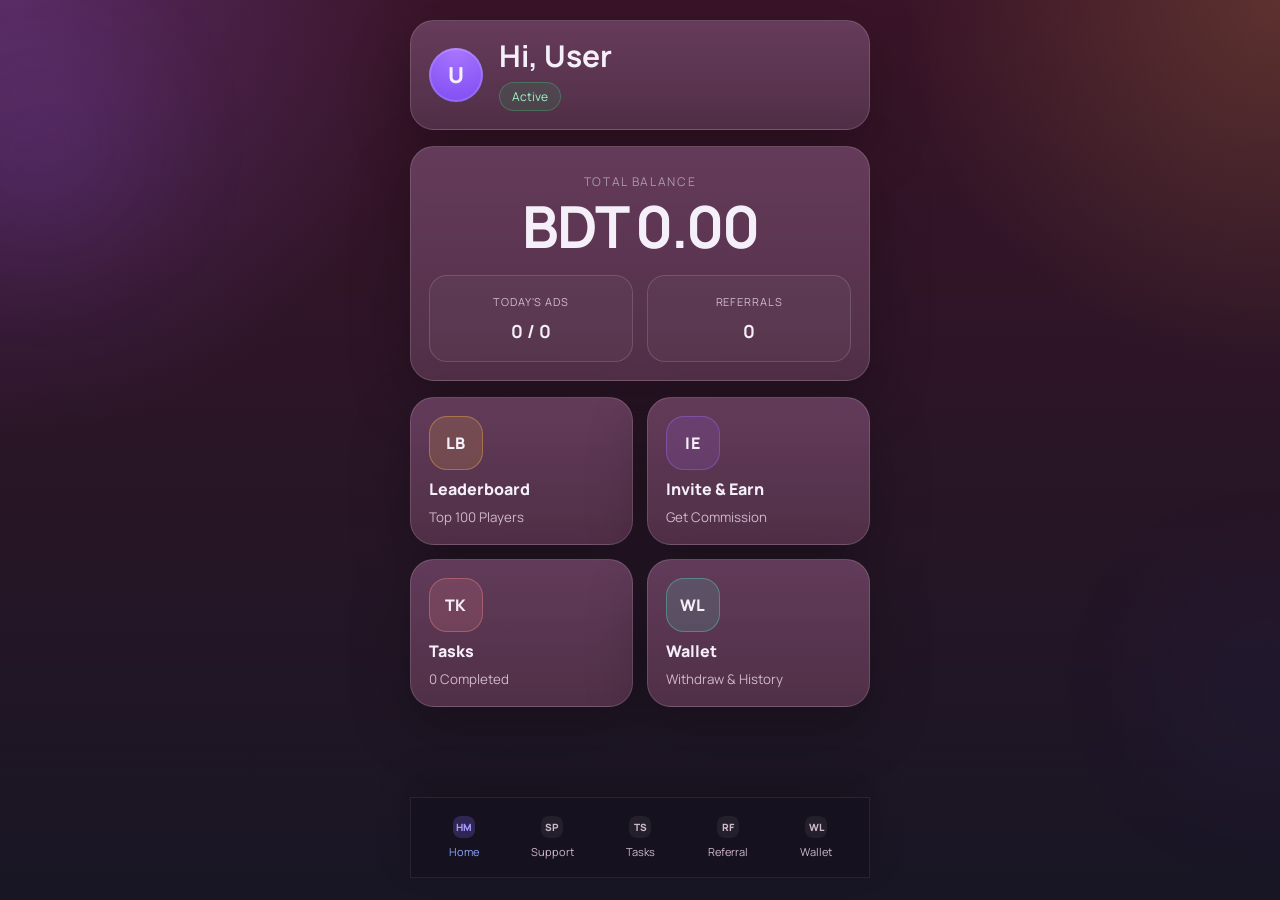
==== webapp/index.html @ 58de3b4f "Initial bot and mini app setup" ====
<!DOCTYPE html>
<html lang="en">
<head>
  <meta charset="UTF-8">
  <meta name="viewport" content="width=device-width, initial-scale=1.0, viewport-fit=cover">
  <title>Daily Rich Mini App</title>
  <link rel="preconnect" href="https://fonts.googleapis.com">
  <link rel="preconnect" href="https://fonts.gstatic.com" crossorigin>
  <link href="https://fonts.googleapis.com/css2?family=Manrope:wght@400;500;700;800&display=swap" rel="stylesheet">
  <link rel="stylesheet" href="styles.css">
  <script src="https://telegram.org/js/telegram-web-app.js"></script>
</head>
<body>
  <div class="app-shell">
    <div class="backdrop backdrop-a"></div>
    <div class="backdrop backdrop-b"></div>

    <main class="screen-stack">
      <section class="screen is-active" data-screen="home">
        <header class="hero-card">
          <div class="profile-chip">
            <div class="avatar" id="avatarInitial">D</div>
            <div>
              <h1 id="displayName">Hi, User</h1>
              <span class="status-pill" id="statusPill">Active</span>
            </div>
          </div>
        </header>

        <section class="balance-card">
          <p class="section-kicker">Total Balance</p>
          <h2 class="balance-value" id="balanceValue">BDT 0.00</h2>
          <div class="stats-grid">
            <article class="stat-box">
              <p>Today's Ads</p>
              <strong id="adsToday">0 / 0</strong>
            </article>
            <article class="stat-box">
              <p>Referrals</p>
              <strong id="referralsCount">0</strong>
            </article>
          </div>
        </section>

        <section class="action-grid home-grid">
          <button class="feature-card accent-gold" data-action="leaderboard" data-target="home" type="button">
            <span class="feature-icon">LB</span>
            <strong>Leaderboard</strong>
            <small>Top 100 Players</small>
          </button>
          <button class="feature-card accent-violet" data-action="referral" data-target="referral" type="button">
            <span class="feature-icon">IE</span>
            <strong>Invite &amp; Earn</strong>
            <small>Get Commission</small>
          </button>
          <button class="feature-card accent-coral" data-action="tasks" data-target="tasks" type="button">
            <span class="feature-icon">TK</span>
            <strong>Tasks</strong>
            <small><span id="homeTasksCompleted">0</span> Completed</small>
          </button>
          <button class="feature-card accent-mint" data-action="wallet" data-target="wallet" type="button">
            <span class="feature-icon">WL</span>
            <strong>Wallet</strong>
            <small>Withdraw &amp; History</small>
          </button>
        </section>
      </section>

      <section class="screen" data-screen="tasks">
        <section class="compact-card mini-balance">
          <div class="mini-balance-row">
            <div class="mini-avatar" id="miniAvatarInitial">D</div>
            <div>
              <p class="micro-label">Total Balance</p>
              <strong class="mini-balance-value" id="tasksBalanceValue">0.00 BDT</strong>
            </div>
          </div>
        </section>

        <section class="compact-card goals-card">
          <div class="row-between">
            <h2 class="panel-title">Daily Goals</h2>
            <span class="goals-counter" id="goalsCounter">0 / 0</span>
          </div>
          <div class="slim-progress">
            <div class="slim-progress-fill" id="goalProgressFill"></div>
          </div>
          <p class="helper-text" id="goalHelperText">You have 0 tasks remaining today</p>
        </section>

        <section class="task-list" id="taskListContainer"></section>
      </section>

      <section class="screen" data-screen="referral">
        <header class="page-header center-header">
          <h2>Invite Friends</h2>
          <p>Earn 100.00 BDT for every referral</p>
        </header>

        <section class="stats-grid referral-top-grid">
          <article class="stat-box stat-box-strong accent-violet-box">
            <p>Total Referrals</p>
            <strong id="referralTotal">0</strong>
          </article>
          <article class="stat-box stat-box-strong accent-mint-box">
            <p>Total Earnings</p>
            <strong id="referralEarnings">0.00 BDT</strong>
          </article>
        </section>

        <section class="list-card referral-card">
          <h3>Refer a friend and earn</h3>
          <div class="referral-banner">Share your referral link and invite your friends!<br>Earn 100.00 BDT for every referral</div>
          <div class="referral-link-box">
            <input id="referralLinkInput" class="referral-link-input" type="text" readonly title="Referral link" aria-label="Referral link" placeholder="Referral link">
            <button class="copy-button" id="copyReferralButton" type="button">Copy</button>
          </div>
          <button class="share-button" id="shareReferralButton" type="button">Share to Telegram</button>
        </section>

        <section class="list-card empty-card">
          <div class="list-header">
            <h3>My Referrals</h3>
            <span class="muted-note" id="friendCountNote">0 Friends</span>
          </div>
          <div id="referralListContainer"></div>
        </section>
      </section>

      <section class="screen" data-screen="wallet">
        <header class="page-header center-header wallet-header">
          <h2>Wallet &amp; History</h2>
          <p>Manage your earnings</p>
        </header>

        <section class="balance-card wallet-balance-card">
          <p class="section-kicker">Current Balance</p>
          <h2 class="balance-value wallet-value" id="walletBalanceValue">0.00 BDT</h2>
        </section>

        <button class="withdraw-button" id="withdrawButton" type="button">Request Withdrawal</button>

        <section class="list-card empty-card wallet-history-card">
          <div class="list-header">
            <h3>Withdrawal History</h3>
            <span class="muted-note">Last 20</span>
          </div>
          <div id="withdrawalHistoryContainer"></div>
        </section>
      </section>

      <section class="screen" data-screen="support">
        <header class="page-header center-header support-header">
          <h2>Support Center</h2>
          <p>We are here to help you</p>
        </header>

        <section class="list-card support-video-card">
          <div class="support-video-top">
            <div>
              <h3>How it works?</h3>
              <p>Watch the tutorial video</p>
            </div>
          </div>
          <button class="video-thumb" id="tutorialButton" type="button">
            <span class="video-play">PLAY</span>
            <span class="video-caption">Daily Rich tutorial</span>
          </button>
        </section>

        <section class="contact-section">
          <div class="section-heading-line"></div>
          <h3>Contact Us</h3>
        </section>

        <section class="contact-grid">
          <button class="contact-card accent-violet-box" data-action="telegram-support" type="button">
            <span class="contact-icon">TG</span>
            <strong>Telegram</strong>
            <small>Direct Message</small>
          </button>
          <button class="contact-card accent-violet-soft" data-action="email-support" type="button">
            <span class="contact-icon">EM</span>
            <strong>Email</strong>
            <small>Send Inquiry</small>
          </button>
          <button class="contact-card accent-gold-box" data-action="faq" type="button">
            <span class="contact-icon">FAQ</span>
            <strong>FAQ</strong>
            <small>Common Questions</small>
          </button>
          <button class="contact-card accent-mint-box" data-action="live-chat" type="button">
            <span class="contact-icon">LC</span>
            <strong>Live Chat</strong>
            <small>Instant Help</small>
          </button>
        </section>
      </section>
    </main>

    <nav class="bottom-nav">
      <button class="nav-item active" data-target="home" type="button"><span class="nav-icon">HM</span><span>Home</span></button>
      <button class="nav-item" data-target="support" type="button"><span class="nav-icon">SP</span><span>Support</span></button>
      <button class="nav-item" data-target="tasks" type="button"><span class="nav-icon">TS</span><span>Tasks</span></button>
      <button class="nav-item" data-target="referral" type="button"><span class="nav-icon">RF</span><span>Referral</span></button>
      <button class="nav-item" data-target="wallet" type="button"><span class="nav-icon">WL</span><span>Wallet</span></button>
    </nav>
  </div>

  <script src="app.js"></script>
</body>
</html>
---- webapp/styles.css ----
:root {
  color-scheme: dark;
  --bg-top: #3a1428;
  --bg-bottom: #181624;
  --panel: rgba(108, 67, 95, 0.76);
  --panel-soft: rgba(94, 58, 84, 0.68);
  --panel-dark: rgba(59, 39, 55, 0.92);
  --text: #f4eff8;
  --muted: #d0b9cb;
  --muted-soft: #ad98aa;
  --line: rgba(255, 255, 255, 0.14);
  --line-strong: rgba(255, 255, 255, 0.22);
  --gold: #f0b53f;
  --violet: #9950ff;
  --violet-soft: #8a63ff;
  --mint: #27c565;
  --mint-soft: #5fe1b2;
  --blue: #4d8dff;
  --coral: #ff8d62;
  --shadow: 0 20px 60px rgba(0, 0, 0, 0.26);
}

* {
  box-sizing: border-box;
}

html,
body {
  margin: 0;
  min-height: 100%;
  font-family: "Manrope", sans-serif;
  background:
    radial-gradient(circle at top left, rgba(171, 104, 255, 0.28), transparent 28%),
    radial-gradient(circle at top right, rgba(255, 184, 77, 0.18), transparent 24%),
    linear-gradient(180deg, var(--bg-top), var(--bg-bottom));
  color: var(--text);
}

body {
  padding: 20px 14px 22px;
}

button {
  font: inherit;
  cursor: pointer;
}

.app-shell {
  position: relative;
  max-width: 460px;
  margin: 0 auto;
  display: flex;
  flex-direction: column;
  gap: 14px;
  min-height: calc(100vh - 42px);
}

.backdrop {
  position: fixed;
  border-radius: 999px;
  filter: blur(60px);
  opacity: 0.35;
  pointer-events: none;
}

.backdrop-a {
  width: 220px;
  height: 220px;
  top: 34px;
  left: -70px;
  background: rgba(150, 92, 255, 0.3);
}

.backdrop-b {
  width: 250px;
  height: 250px;
  right: -110px;
  bottom: 90px;
  background: rgba(73, 95, 255, 0.12);
}

.screen-stack {
  flex: 1;
}

.screen {
  display: none;
  animation: screenIn 220ms ease;
  gap: 16px;
}

.screen.is-active {
  display: grid;
}

@keyframes screenIn {
  from {
    opacity: 0;
    transform: translateY(10px);
  }

  to {
    opacity: 1;
    transform: translateY(0);
  }
}

.hero-card,
.balance-card,
.list-card,
.feature-card,
.compact-card,
.task-card,
.contact-card {
  border: 1px solid var(--line);
  background: linear-gradient(180deg, rgba(112, 68, 102, 0.82), rgba(84, 50, 74, 0.92));
  box-shadow: var(--shadow);
}

.hero-card,
.balance-card,
.list-card,
.compact-card,
.task-card {
  border-radius: 24px;
  padding: 18px;
}

.hero-card {
  display: flex;
  align-items: center;
}

.profile-chip {
  display: flex;
  align-items: center;
  gap: 16px;
}

.avatar {
  width: 54px;
  height: 54px;
  border-radius: 50%;
  display: grid;
  place-items: center;
  font-size: 22px;
  font-weight: 800;
  background: radial-gradient(circle at top, #a977ff, #7e4bf2);
  box-shadow: inset 0 0 0 2px rgba(255, 255, 255, 0.14);
}

.section-kicker {
  margin: 0 0 8px;
  font-size: 12px;
  letter-spacing: 0.14em;
  text-transform: uppercase;
  color: var(--muted-soft);
}

h1,
h2,
h3,
p {
  margin: 0;
}

h1 {
  font-size: clamp(22px, 5vw, 30px);
  line-height: 1.1;
}

.status-pill,
.tiny-badge {
  display: inline-flex;
  align-items: center;
  border-radius: 999px;
  padding: 5px 12px;
  margin-top: 10px;
  font-size: 12px;
  background: rgba(30, 182, 95, 0.14);
  border: 1px solid rgba(73, 232, 136, 0.26);
  color: #9ff4c3;
}

.balance-card {
  text-align: center;
  padding-top: 26px;
}

.balance-value {
  font-size: clamp(38px, 10vw, 58px);
  line-height: 0.98;
  margin-bottom: 20px;
  letter-spacing: -0.04em;
}

.stats-grid,
.action-grid,
.contact-grid {
  display: grid;
  gap: 14px;
}

.stats-grid {
  grid-template-columns: repeat(2, 1fr);
}

.stat-box {
  border-radius: 18px;
  padding: 18px 14px;
  background: rgba(255, 255, 255, 0.03);
  border: 1px solid var(--line);
}

.stat-box p {
  color: var(--muted);
  margin-bottom: 10px;
  text-transform: uppercase;
  font-size: 11px;
  letter-spacing: 0.08em;
}

.stat-box strong {
  font-size: 18px;
}

.stat-box-strong strong {
  font-size: 20px;
}

.accent-violet-box {
  box-shadow: inset 0 0 0 1px rgba(164, 106, 255, 0.42);
}

.accent-violet-soft {
  box-shadow: inset 0 0 0 1px rgba(196, 118, 255, 0.28);
}

.accent-mint-box {
  box-shadow: inset 0 0 0 1px rgba(54, 212, 124, 0.42);
}

.accent-gold-box {
  box-shadow: inset 0 0 0 1px rgba(241, 183, 66, 0.36);
}

.home-grid,
.contact-grid {
  grid-template-columns: repeat(2, 1fr);
}

.feature-card {
  border-radius: 24px;
  padding: 18px;
  text-align: left;
  min-height: 116px;
  display: flex;
  flex-direction: column;
  justify-content: flex-end;
  gap: 8px;
  color: var(--text);
  position: relative;
}

.feature-icon {
  width: 54px;
  height: 54px;
  border-radius: 18px;
  display: grid;
  place-items: center;
  font-size: 16px;
  font-weight: 800;
  letter-spacing: 0.06em;
  margin-bottom: auto;
}

.feature-card strong,
.task-card h3,
.contact-card strong,
.page-header h2,
.list-card h3 {
  font-weight: 800;
}

.feature-card small {
  color: var(--muted);
}

.accent-gold .feature-icon {
  background: rgba(255, 191, 67, 0.14);
  box-shadow: inset 0 0 0 1px rgba(255, 191, 67, 0.36);
}

.accent-violet .feature-icon {
  background: rgba(169, 110, 255, 0.14);
  box-shadow: inset 0 0 0 1px rgba(169, 110, 255, 0.36);
}

.accent-mint .feature-icon {
  background: rgba(86, 227, 194, 0.14);
  box-shadow: inset 0 0 0 1px rgba(86, 227, 194, 0.36);
}

.accent-coral .feature-icon {
  background: rgba(255, 141, 141, 0.14);
  box-shadow: inset 0 0 0 1px rgba(255, 141, 141, 0.36);
}

.page-header {
  text-align: center;
  padding-top: 8px;
}

.page-header h2 {
  font-size: 24px;
  line-height: 1.1;
}

.page-header p {
  color: var(--muted);
  margin-top: 6px;
}

.wallet-header h2 {
  color: #51d4cb;
}

.support-header h2 {
  color: #6491ff;
}

.center-header h2 {
  color: #d26cff;
}

.compact-card {
  background: linear-gradient(180deg, rgba(104, 66, 96, 0.88), rgba(79, 49, 74, 0.98));
}

.mini-balance {
  padding: 12px 16px;
}

.mini-balance-row,
.row-between,
.list-header,
.progress-row,
.activity-list li,
.bottom-nav,
.referral-link-box,
.mini-balance-row {
  display: flex;
  align-items: center;
  justify-content: space-between;
}

.mini-avatar {
  width: 30px;
  height: 30px;
  border-radius: 50%;
  display: grid;
  place-items: center;
  background: radial-gradient(circle at top, #9f73ff, #804cf2);
  font-size: 14px;
  font-weight: 800;
}

.micro-label,
.helper-text,
.card-footnote,
.muted-note,
.support-video-top p,
.empty-state small {
  color: var(--muted-soft);
}

.micro-label {
  font-size: 10px;
  text-transform: uppercase;
  letter-spacing: 0.08em;
}

.mini-balance-value {
  display: block;
  margin-top: 3px;
  font-size: 14px;
}

.panel-title,
.list-card h3,
.contact-section h3 {
  font-size: 16px;
}

.goals-counter {
  font-size: 13px;
  color: var(--blue);
}

.slim-progress {
  width: 100%;
  height: 8px;
  border-radius: 999px;
  overflow: hidden;
  background: rgba(255, 255, 255, 0.08);
  margin: 14px 0 10px;
}

.slim-progress-fill,
.progress-fill {
  height: 100%;
  border-radius: inherit;
  background: linear-gradient(90deg, var(--blue), var(--violet));
}

.task-list {
  display: grid;
  gap: 16px;
}

.task-card {
  position: relative;
  text-align: center;
  padding-top: 22px;
}

.task-card-primary {
  box-shadow: 0 20px 60px rgba(0, 0, 0, 0.22), inset 0 0 0 1px rgba(124, 124, 255, 0.18);
}

.task-card-muted {
  opacity: 0.78;
}

.task-badge {
  position: absolute;
  top: 12px;
  right: 14px;
  border-radius: 999px;
  padding: 4px 8px;
  font-size: 10px;
  background: rgba(155, 116, 255, 0.16);
  color: var(--text);
}

.task-badge-muted {
  background: rgba(255, 255, 255, 0.12);
}

.task-icon-bubble,
.contact-icon,
.empty-icon {
  width: 48px;
  height: 48px;
  border-radius: 50%;
  display: grid;
  place-items: center;
  font-size: 14px;
  font-weight: 800;
  margin: 0 auto 16px;
  background: rgba(142, 90, 255, 0.18);
  box-shadow: inset 0 0 0 1px rgba(154, 98, 255, 0.25);
}

.muted-bubble {
  background: rgba(255, 255, 255, 0.08);
}

.task-card p {
  color: var(--muted);
  margin-top: 6px;
}

.reward-pill {
  display: inline-flex;
  justify-content: center;
  border-radius: 999px;
  padding: 6px 12px;
  margin: 14px 0;
  background: rgba(31, 205, 91, 0.14);
  color: #89f3b3;
  border: 1px solid rgba(63, 227, 123, 0.22);
}

.reward-pill-green {
  background: rgba(31, 205, 91, 0.14);
  color: #89f3b3;
}

.reward-pill-muted {
  background: rgba(255, 255, 255, 0.08);
  color: var(--muted);
  border-color: rgba(255, 255, 255, 0.08);
}

.primary-button,
.share-button,
.withdraw-button {
  width: 100%;
  border: 0;
  border-radius: 14px;
  padding: 15px 16px;
  color: #fff;
  font-weight: 700;
  background: linear-gradient(90deg, #457ff7, #a538ff);
}

.alt-button {
  background: linear-gradient(90deg, #943cff, #c438ff);
}

.disabled-button {
  background: rgba(255, 255, 255, 0.08);
  color: rgba(255, 255, 255, 0.6);
  cursor: not-allowed;
}

.wallet-balance-card {
  padding-bottom: 24px;
}

.wallet-value {
  font-size: clamp(34px, 8vw, 46px);
}

.withdraw-button {
  background: linear-gradient(90deg, #22c464, #0fa764);
  box-shadow: 0 14px 32px rgba(26, 192, 92, 0.24);
}

.referral-top-grid {
  margin-top: 4px;
}

.referral-card,
.support-video-card,
.wallet-history-card,
.empty-card {
  background: linear-gradient(180deg, rgba(105, 66, 95, 0.9), rgba(87, 52, 75, 0.96));
}

.referral-banner {
  margin: 16px 0 14px;
  padding: 16px 14px;
  border-radius: 14px;
  text-align: center;
  line-height: 1.6;
  background: linear-gradient(90deg, rgba(77, 138, 255, 0.9), rgba(164, 69, 255, 0.92));
}

.referral-link-box {
  gap: 10px;
  border-radius: 14px;
  padding: 10px;
  background: rgba(36, 23, 35, 0.52);
  margin-bottom: 14px;
}

.referral-link-input {
  width: 100%;
  border: 0;
  background: transparent;
  color: var(--text);
  outline: none;
}

.copy-button {
  border: 0;
  border-radius: 12px;
  padding: 10px 14px;
  background: linear-gradient(180deg, #9346ff, #7f28ff);
  color: #fff;
  font-weight: 700;
}

.empty-state {
  min-height: 150px;
  display: grid;
  place-items: center;
  text-align: center;
  color: var(--muted);
  padding: 18px 0 6px;
}

.empty-icon {
  margin-bottom: 12px;
}

.data-list {
  display: grid;
  gap: 12px;
  margin-top: 16px;
}

.data-list-item {
  display: flex;
  align-items: center;
  justify-content: space-between;
  gap: 12px;
  padding: 14px 0;
  border-top: 1px solid var(--line);
}

.data-list-item:first-child {
  border-top: 0;
  padding-top: 0;
}

.data-list-item strong {
  display: block;
}

.data-list-item small {
  color: var(--muted-soft);
}

.status-chip {
  display: inline-flex;
  align-items: center;
  border-radius: 999px;
  padding: 4px 10px;
  font-size: 11px;
  background: rgba(255, 255, 255, 0.08);
}

.status-chip.pending {
  color: #ffdb8b;
  background: rgba(255, 190, 65, 0.14);
}

.status-chip.approved {
  color: #8af1b3;
  background: rgba(39, 197, 101, 0.14);
}

.status-chip.rejected {
  color: #ffb6b6;
  background: rgba(255, 98, 98, 0.14);
}

.support-video-top {
  margin-bottom: 12px;
}

.video-thumb {
  width: 100%;
  min-height: 190px;
  border: 1px solid rgba(255, 255, 255, 0.08);
  border-radius: 16px;
  background:
    linear-gradient(135deg, rgba(73, 139, 255, 0.24), transparent 30%),
    linear-gradient(25deg, rgba(255, 195, 0, 0.14), transparent 22%),
    linear-gradient(180deg, rgba(39, 26, 37, 0.72), rgba(42, 24, 39, 0.92)),
    url("data:image/svg+xml,%3Csvg xmlns='http://www.w3.org/2000/svg' width='800' height='450' viewBox='0 0 800 450'%3E%3Crect width='800' height='450' fill='%23412639'/%3E%3Ccircle cx='630' cy='120' r='95' fill='%23ffbf43' fill-opacity='.12'/%3E%3Ccircle cx='160' cy='340' r='120' fill='%235490ff' fill-opacity='.15'/%3E%3Crect x='58' y='54' width='250' height='340' rx='26' fill='%23663968' stroke='%238978ff' stroke-opacity='.3'/%3E%3Crect x='90' y='145' width='185' height='110' rx='18' fill='%236c4466'/%3E%3Crect x='105' y='168' width='155' height='14' rx='7' fill='%23ffffff' fill-opacity='.8'/%3E%3Crect x='105' y='192' width='115' height='14' rx='7' fill='%23ffffff' fill-opacity='.5'/%3E%3Crect x='105' y='282' width='76' height='54' rx='16' fill='%23f0b53f' fill-opacity='.25'/%3E%3Crect x='193' y='282' width='76' height='54' rx='16' fill='%2354d49d' fill-opacity='.22'/%3E%3Cpath d='M405 112l295-46-46 123 76 23-288 58z' fill='%23ff3b4c' fill-opacity='.9'/%3E%3Ctext x='414' y='170' font-size='46' font-family='Arial' font-weight='700' fill='%23fff200'%3ETwitter%3C/text%3E%3Ctext x='390' y='244' font-size='74' font-family='Arial' font-weight='900' fill='%230d0d0d'%3ETwitter%3C/text%3E%3C/svg%3E");
  background-size: cover;
  color: #fff;
  position: relative;
  overflow: hidden;
}

.video-play {
  position: absolute;
  inset: 50% auto auto 50%;
  transform: translate(-50%, -50%);
  width: 86px;
  height: 62px;
  border-radius: 20px;
  background: #ff2248;
  display: grid;
  place-items: center;
  font-size: 16px;
  font-weight: 800;
}

.video-caption {
  position: absolute;
  left: 18px;
  bottom: 16px;
  font-weight: 700;
}

.contact-section {
  display: grid;
  gap: 10px;
}

.section-heading-line {
  width: 3px;
  height: 24px;
  background: linear-gradient(180deg, #4f7dff, #d36bff);
}

.contact-card {
  border-radius: 18px;
  padding: 18px 16px;
  text-align: center;
  display: grid;
  gap: 6px;
  background: linear-gradient(180deg, rgba(110, 68, 100, 0.84), rgba(83, 48, 72, 0.94));
}

.contact-icon {
  margin-bottom: 4px;
}

.muted-note {
  font-size: 12px;
}

.bottom-nav {
  gap: 2px;
  padding: 8px 10px;
  border-radius: 0;
  border: 1px solid rgba(255, 255, 255, 0.08);
  background: rgba(22, 18, 31, 0.92);
  -webkit-backdrop-filter: blur(16px);
  backdrop-filter: blur(16px);
  position: sticky;
  bottom: 0;
  box-shadow: 0 -16px 36px rgba(0, 0, 0, 0.18);
}

.nav-item {
  flex: 1;
  border: 0;
  border-radius: 12px;
  background: transparent;
  color: var(--muted);
  padding: 10px 4px;
  display: grid;
  gap: 6px;
  justify-items: center;
  font-size: 11px;
}

.nav-icon {
  width: 22px;
  height: 22px;
  border-radius: 8px;
  display: grid;
  place-items: center;
  font-size: 10px;
  font-weight: 800;
  background: rgba(255, 255, 255, 0.06);
}

.nav-item.active {
  color: #91a5ff;
}

.nav-item.active .nav-icon {
  background: rgba(135, 106, 255, 0.24);
  color: #a89dff;
}

@media (max-width: 420px) {
  .home-grid,
  .contact-grid,
  .stats-grid {
    grid-template-columns: 1fr;
  }

  .balance-value {
    font-size: 46px;
  }
}
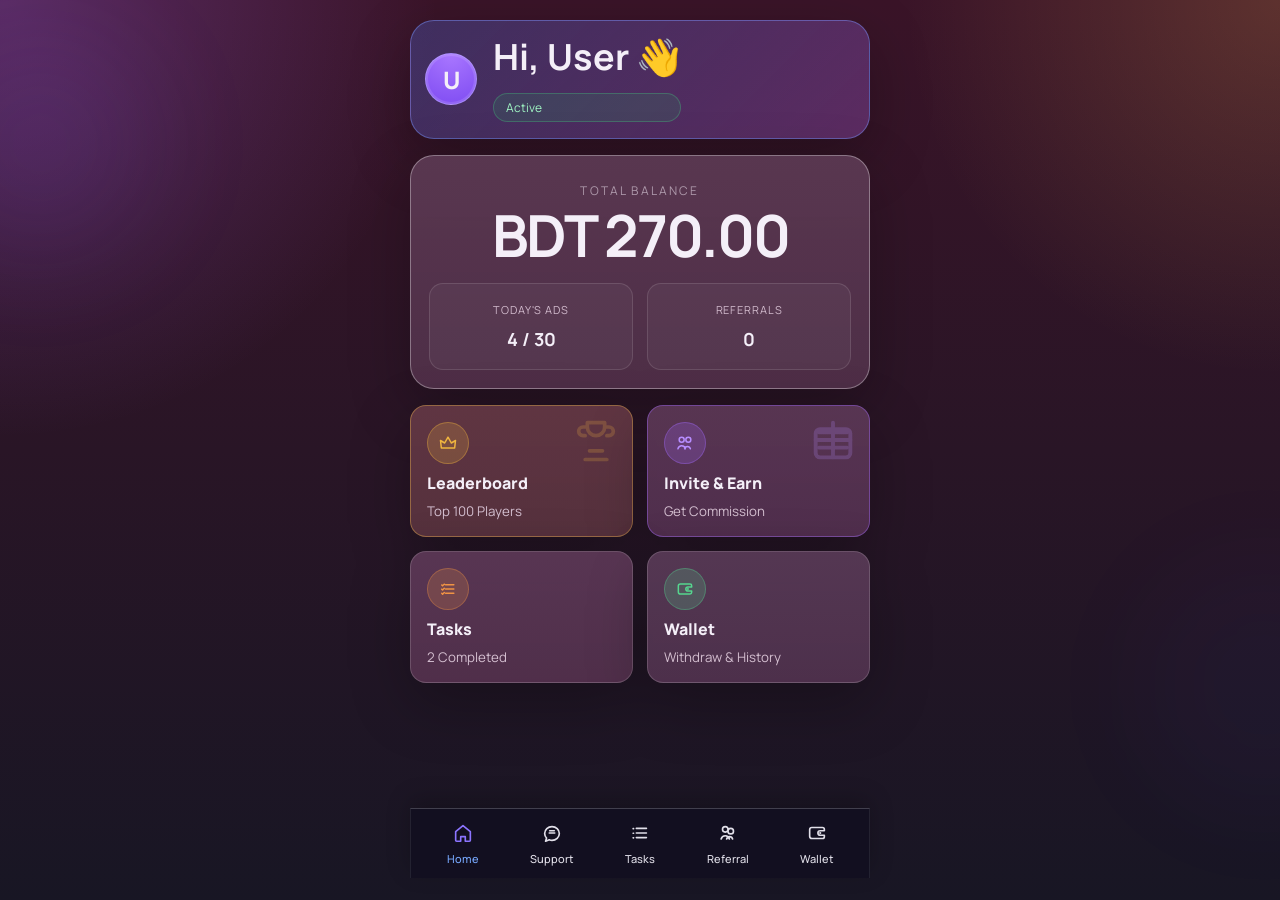
==== commit 58e35a68: "Add admin panel, Monetag SDK, reward config updates, login fix" ====
--- a/webapp/index.html
+++ b/webapp/index.html
@@ -3,13 +3,16 @@
 <head>
   <meta charset="UTF-8">
   <meta name="viewport" content="width=device-width, initial-scale=1.0, viewport-fit=cover">
-  <title>Daily Rich Mini App</title>
+  <title>DailyTaskReward Mini App</title>
+  <link rel="icon" type="image/png" href="assets/logo.png">
   <link rel="preconnect" href="https://fonts.googleapis.com">
   <link rel="preconnect" href="https://fonts.gstatic.com" crossorigin>
   <link href="https://fonts.googleapis.com/css2?family=Manrope:wght@400;500;700;800&display=swap" rel="stylesheet">
   <link rel="stylesheet" href="styles.css">
   <script src="https://telegram.org/js/telegram-web-app.js"></script>
+  <script src='https://libtl.com/sdk.js' data-zone='10728950' data-sdk='show_10728950'></script>
 </head>
+
 <body>
   <div class="app-shell">
     <div class="backdrop backdrop-a"></div>
@@ -17,17 +20,17 @@
 
     <main class="screen-stack">
       <section class="screen is-active" data-screen="home">
-        <header class="hero-card">
+        <header class="hero-card home-hero">
           <div class="profile-chip">
             <div class="avatar" id="avatarInitial">D</div>
-            <div>
+            <div class="profile-copy">
               <h1 id="displayName">Hi, User</h1>
               <span class="status-pill" id="statusPill">Active</span>
             </div>
           </div>
         </header>
 
-        <section class="balance-card">
+        <section class="balance-card home-balance">
           <p class="section-kicker">Total Balance</p>
           <h2 class="balance-value" id="balanceValue">BDT 0.00</h2>
           <div class="stats-grid">
@@ -43,23 +46,51 @@
         </section>
 
         <section class="action-grid home-grid">
-          <button class="feature-card accent-gold" data-action="leaderboard" data-target="home" type="button">
-            <span class="feature-icon">LB</span>
+          <button class="feature-card feature-card-leader" data-action="leaderboard" data-target="home" type="button">
+            <span class="feature-icon" aria-hidden="true">
+              <svg class="feature-glyph" viewBox="0 0 24 24" fill="none">
+                <path d="M4 18h16l1-9-5 3-4-7-4 7-5-3 1 9Z" stroke="currentColor" stroke-width="1.8" stroke-linejoin="round"/>
+              </svg>
+            </span>
+            <span class="feature-watermark" aria-hidden="true">
+              <svg class="feature-mark" viewBox="0 0 24 24" fill="none">
+                <path d="M7 21h10M9 17h6M8 4h8v2a4 4 0 0 1-8 0V4Zm8 2h2a2 2 0 0 1 0 4h-1M8 6H6a2 2 0 1 0 0 4h1" stroke="currentColor" stroke-width="1.7" stroke-linecap="round" stroke-linejoin="round"/>
+              </svg>
+            </span>
             <strong>Leaderboard</strong>
             <small>Top 100 Players</small>
           </button>
-          <button class="feature-card accent-violet" data-action="referral" data-target="referral" type="button">
-            <span class="feature-icon">IE</span>
+          <button class="feature-card feature-card-referral" data-action="referral" data-target="referral" type="button">
+            <span class="feature-icon" aria-hidden="true">
+              <svg class="feature-glyph" viewBox="0 0 24 24" fill="none">
+                <path d="M8 11a3 3 0 1 0 0-6 3 3 0 0 0 0 6Zm8 0a3 3 0 1 0 0-6 3 3 0 0 0 0 6ZM3.5 19c.6-2.4 2.7-3.8 4.5-3.8S12 16.6 12.5 19M11.5 19c.45-1.8 2-2.8 3.5-2.8s3.05 1 3.5 2.8" stroke="currentColor" stroke-width="1.8" stroke-linecap="round" stroke-linejoin="round"/>
+              </svg>
+            </span>
+            <span class="feature-watermark" aria-hidden="true">
+              <svg class="feature-mark" viewBox="0 0 24 24" fill="none">
+                <path d="M12 4v16M4 12h16M5.5 8.5h13M5.5 15.5h13" stroke="currentColor" stroke-width="1.8" stroke-linecap="round"/>
+                <rect x="4" y="7" width="16" height="13" rx="2" stroke="currentColor" stroke-width="1.8"/>
+              </svg>
+            </span>
             <strong>Invite &amp; Earn</strong>
             <small>Get Commission</small>
           </button>
-          <button class="feature-card accent-coral" data-action="tasks" data-target="tasks" type="button">
-            <span class="feature-icon">TK</span>
+          <button class="feature-card feature-card-tasks" data-action="tasks" data-target="tasks" type="button">
+            <span class="feature-icon" aria-hidden="true">
+              <svg class="feature-glyph" viewBox="0 0 24 24" fill="none">
+                <path d="M9 7h10M9 12h10M9 17h10M4.5 7.2l1 1 2-2M4.5 12.2l1 1 2-2M4.5 17.2l1 1 2-2" stroke="currentColor" stroke-width="1.8" stroke-linecap="round" stroke-linejoin="round"/>
+              </svg>
+            </span>
             <strong>Tasks</strong>
             <small><span id="homeTasksCompleted">0</span> Completed</small>
           </button>
-          <button class="feature-card accent-mint" data-action="wallet" data-target="wallet" type="button">
-            <span class="feature-icon">WL</span>
+          <button class="feature-card feature-card-wallet" data-action="wallet" data-target="wallet" type="button">
+            <span class="feature-icon" aria-hidden="true">
+              <svg class="feature-glyph" viewBox="0 0 24 24" fill="none">
+                <path d="M4 8.5A2.5 2.5 0 0 1 6.5 6H18a2 2 0 0 1 2 2v1.5h-4.5a2.5 2.5 0 0 0 0 5H20V16a2 2 0 0 1-2 2H6.5A2.5 2.5 0 0 1 4 15.5v-7Z" stroke="currentColor" stroke-width="1.8" stroke-linejoin="round"/>
+                <path d="M15.5 12h.01" stroke="currentColor" stroke-width="2.4" stroke-linecap="round"/>
+              </svg>
+            </span>
             <strong>Wallet</strong>
             <small>Withdraw &amp; History</small>
           </button>
@@ -94,7 +125,7 @@
       <section class="screen" data-screen="referral">
         <header class="page-header center-header">
           <h2>Invite Friends</h2>
-          <p>Earn 100.00 BDT for every referral</p>
+          <p>Earn <span id="referralRewardHeader">50.00 BDT</span> for every referral</p>
         </header>
 
         <section class="stats-grid referral-top-grid">
@@ -110,7 +141,7 @@
 
         <section class="list-card referral-card">
           <h3>Refer a friend and earn</h3>
-          <div class="referral-banner">Share your referral link and invite your friends!<br>Earn 100.00 BDT for every referral</div>
+          <div class="referral-banner">Share your referral link and invite your friends!<br>Earn <span id="referralRewardBanner">50.00 BDT</span> for every referral</div>
           <div class="referral-link-box">
             <input id="referralLinkInput" class="referral-link-input" type="text" readonly title="Referral link" aria-label="Referral link" placeholder="Referral link">
             <button class="copy-button" id="copyReferralButton" type="button">Copy</button>
@@ -149,7 +180,7 @@
         </section>
       </section>
 
-      <section class="screen" data-screen="support">
+      <section class="screen support-screen" data-screen="support">
         <header class="page-header center-header support-header">
           <h2>Support Center</h2>
           <p>We are here to help you</p>
@@ -157,6 +188,11 @@
 
         <section class="list-card support-video-card">
           <div class="support-video-top">
+            <span class="support-video-icon" aria-hidden="true">
+              <svg class="support-video-glyph" viewBox="0 0 24 24" fill="none">
+                <path d="M4 8a2 2 0 0 1 2-2h12a2 2 0 0 1 2 2v8a2 2 0 0 1-2 2H6a2 2 0 0 1-2-2V8Zm6 2.8v2.4L14 12l-4-1.2Z" stroke="currentColor" stroke-width="1.8" stroke-linejoin="round"/>
+              </svg>
+            </span>
             <div>
               <h3>How it works?</h3>
               <p>Watch the tutorial video</p>
@@ -174,23 +210,39 @@
         </section>
 
         <section class="contact-grid">
-          <button class="contact-card accent-violet-box" data-action="telegram-support" type="button">
-            <span class="contact-icon">TG</span>
+          <button class="contact-card contact-card-telegram" data-action="telegram-support" type="button">
+            <span class="contact-icon contact-icon-telegram" aria-hidden="true">
+              <svg class="contact-glyph" viewBox="0 0 24 24" fill="none">
+                <path d="m21 4-3 15-5-4-3 3-1-4-4-2 16-8Z" stroke="currentColor" stroke-width="1.7" stroke-linejoin="round"/>
+              </svg>
+            </span>
             <strong>Telegram</strong>
             <small>Direct Message</small>
           </button>
-          <button class="contact-card accent-violet-soft" data-action="email-support" type="button">
-            <span class="contact-icon">EM</span>
+          <button class="contact-card contact-card-email" data-action="email-support" type="button">
+            <span class="contact-icon contact-icon-email" aria-hidden="true">
+              <svg class="contact-glyph" viewBox="0 0 24 24" fill="none">
+                <path d="M4 7.5h16v9a1.5 1.5 0 0 1-1.5 1.5h-13A1.5 1.5 0 0 1 4 16.5v-9Zm0 1 8 5 8-5" stroke="currentColor" stroke-width="1.8" stroke-linejoin="round"/>
+              </svg>
+            </span>
             <strong>Email</strong>
             <small>Send Inquiry</small>
           </button>
-          <button class="contact-card accent-gold-box" data-action="faq" type="button">
-            <span class="contact-icon">FAQ</span>
+          <button class="contact-card contact-card-faq" data-action="faq" type="button">
+            <span class="contact-icon contact-icon-faq" aria-hidden="true">
+              <svg class="contact-glyph" viewBox="0 0 24 24" fill="none">
+                <path d="M9.2 9.3a2.8 2.8 0 1 1 4.8 1.9c-.7.7-1.3 1.1-1.3 2.1M12 17.2h.01" stroke="currentColor" stroke-width="1.9" stroke-linecap="round" stroke-linejoin="round"/>
+              </svg>
+            </span>
             <strong>FAQ</strong>
             <small>Common Questions</small>
           </button>
-          <button class="contact-card accent-mint-box" data-action="live-chat" type="button">
-            <span class="contact-icon">LC</span>
+          <button class="contact-card contact-card-live-chat" data-action="live-chat" type="button">
+            <span class="contact-icon contact-icon-live-chat" aria-hidden="true">
+              <svg class="contact-glyph" viewBox="0 0 24 24" fill="none">
+                <path d="M4 7.5A3.5 3.5 0 0 1 7.5 4h4A3.5 3.5 0 0 1 15 7.5V10A3.5 3.5 0 0 1 11.5 13H9l-3.5 2V7.5Zm9 3A3.5 3.5 0 0 1 16.5 7H18a3 3 0 0 1 3 3v5l-3.2-1.7H16.5A3.5 3.5 0 0 1 13 10.5Z" stroke="currentColor" stroke-width="1.7" stroke-linejoin="round"/>
+              </svg>
+            </span>
             <strong>Live Chat</strong>
             <small>Instant Help</small>
           </button>
@@ -198,12 +250,49 @@
       </section>
     </main>
 
-    <nav class="bottom-nav">
-      <button class="nav-item active" data-target="home" type="button"><span class="nav-icon">HM</span><span>Home</span></button>
-      <button class="nav-item" data-target="support" type="button"><span class="nav-icon">SP</span><span>Support</span></button>
-      <button class="nav-item" data-target="tasks" type="button"><span class="nav-icon">TS</span><span>Tasks</span></button>
-      <button class="nav-item" data-target="referral" type="button"><span class="nav-icon">RF</span><span>Referral</span></button>
-      <button class="nav-item" data-target="wallet" type="button"><span class="nav-icon">WL</span><span>Wallet</span></button>
+    <nav class="bottom-nav" aria-label="Primary navigation">
+      <button class="nav-item active" data-target="home" type="button" aria-label="Home">
+        <span class="nav-icon" aria-hidden="true">
+          <svg class="nav-glyph" viewBox="0 0 24 24" fill="none">
+            <path d="M4 10.5L12 4l8 6.5V20a1 1 0 0 1-1 1h-4.5v-5h-5v5H5a1 1 0 0 1-1-1v-9.5Z" stroke="currentColor" stroke-width="1.8" stroke-linejoin="round"/>
+          </svg>
+        </span>
+        <span class="nav-label">Home</span>
+      </button>
+      <button class="nav-item" data-target="support" type="button" aria-label="Support">
+        <span class="nav-icon" aria-hidden="true">
+          <svg class="nav-glyph" viewBox="0 0 24 24" fill="none">
+            <path d="M12 20c4.4 0 8-3.36 8-7.5S16.4 5 12 5 4 8.36 4 12.5c0 1.9.76 3.64 2.03 4.97L5 21l4.04-1.68A8.63 8.63 0 0 0 12 20Z" stroke="currentColor" stroke-width="1.8" stroke-linejoin="round"/>
+            <path d="M9 12h6M9.5 9.5h5" stroke="currentColor" stroke-width="1.8" stroke-linecap="round"/>
+          </svg>
+        </span>
+        <span class="nav-label">Support</span>
+      </button>
+      <button class="nav-item" data-target="tasks" type="button" aria-label="Tasks">
+        <span class="nav-icon" aria-hidden="true">
+          <svg class="nav-glyph" viewBox="0 0 24 24" fill="none">
+            <path d="M8 7h11M8 12h11M8 17h11M4.5 7.25h.5M4.5 12.25h.5M4.5 17.25h.5" stroke="currentColor" stroke-width="1.8" stroke-linecap="round" stroke-linejoin="round"/>
+          </svg>
+        </span>
+        <span class="nav-label">Tasks</span>
+      </button>
+      <button class="nav-item" data-target="referral" type="button" aria-label="Referral">
+        <span class="nav-icon" aria-hidden="true">
+          <svg class="nav-glyph" viewBox="0 0 24 24" fill="none">
+            <path d="M9 11a3 3 0 1 0 0-6 3 3 0 0 0 0 6Zm6 2a3 3 0 1 0 0-6 3 3 0 0 0 0 6ZM4.5 18.5c.58-2.3 2.56-3.5 4.5-3.5s3.92 1.2 4.5 3.5M10.5 18.5c.4-1.63 1.83-2.5 3.25-2.5s2.85.87 3.25 2.5" stroke="currentColor" stroke-width="1.8" stroke-linecap="round" stroke-linejoin="round"/>
+          </svg>
+        </span>
+        <span class="nav-label">Referral</span>
+      </button>
+      <button class="nav-item" data-target="wallet" type="button" aria-label="Wallet">
+        <span class="nav-icon" aria-hidden="true">
+          <svg class="nav-glyph" viewBox="0 0 24 24" fill="none">
+            <path d="M4 8.5A2.5 2.5 0 0 1 6.5 6H18a2 2 0 0 1 2 2v1.5h-4.5a2.5 2.5 0 0 0 0 5H20V16a2 2 0 0 1-2 2H6.5A2.5 2.5 0 0 1 4 15.5v-7Z" stroke="currentColor" stroke-width="1.8" stroke-linejoin="round"/>
+            <path d="M15.5 12h.01" stroke="currentColor" stroke-width="2.4" stroke-linecap="round"/>
+          </svg>
+        </span>
+        <span class="nav-label">Wallet</span>
+      </button>
     </nav>
   </div>
 
--- a/webapp/styles.css
+++ b/webapp/styles.css
@@ -131,22 +131,36 @@
   align-items: center;
 }
 
+.home-hero {
+  padding: 16px 14px;
+  border-color: rgba(121, 150, 255, 0.45);
+  background: linear-gradient(135deg, rgba(76, 99, 202, 0.34), rgba(108, 53, 121, 0.7));
+}
+
 .profile-chip {
   display: flex;
   align-items: center;
   gap: 16px;
+  width: 100%;
+}
+
+.profile-copy {
+  display: flex;
+  flex-direction: column;
+  gap: 6px;
 }
 
 .avatar {
-  width: 54px;
-  height: 54px;
+  width: 52px;
+  height: 52px;
   border-radius: 50%;
   display: grid;
   place-items: center;
-  font-size: 22px;
+  font-size: 24px;
   font-weight: 800;
   background: radial-gradient(circle at top, #a977ff, #7e4bf2);
-  box-shadow: inset 0 0 0 2px rgba(255, 255, 255, 0.14);
+  border: 1px solid rgba(192, 178, 255, 0.56);
+  box-shadow: inset 0 0 0 2px rgba(255, 255, 255, 0.12);
 }
 
 .section-kicker {
@@ -165,7 +179,7 @@
 }
 
 h1 {
-  font-size: clamp(22px, 5vw, 30px);
+  font-size: clamp(30px, 6vw, 36px);
   line-height: 1.1;
 }
 
@@ -187,6 +201,21 @@
   padding-top: 26px;
 }
 
+.home-balance {
+  border-color: rgba(255, 255, 255, 0.34);
+  background: linear-gradient(180deg, rgba(95, 60, 86, 0.88), rgba(79, 47, 72, 0.96));
+}
+
+.home-balance .section-kicker {
+  letter-spacing: 0.18em;
+}
+
+.home-balance .stat-box {
+  border-radius: 14px;
+  background: rgba(255, 255, 255, 0.04);
+  border-color: rgba(255, 255, 255, 0.12);
+}
+
 .balance-value {
   font-size: clamp(38px, 10vw, 58px);
   line-height: 0.98;
@@ -250,28 +279,45 @@
 }
 
 .feature-card {
-  border-radius: 24px;
-  padding: 18px;
+  border-radius: 16px;
+  padding: 16px;
   text-align: left;
-  min-height: 116px;
+  min-height: 118px;
   display: flex;
   flex-direction: column;
+  align-items: flex-start;
   justify-content: flex-end;
   gap: 8px;
   color: var(--text);
   position: relative;
+  overflow: hidden;
+  border-color: rgba(255, 255, 255, 0.16);
 }
 
 .feature-icon {
-  width: 54px;
-  height: 54px;
-  border-radius: 18px;
+  width: 42px;
+  height: 42px;
+  border-radius: 999px;
   display: grid;
   place-items: center;
-  font-size: 16px;
-  font-weight: 800;
-  letter-spacing: 0.06em;
   margin-bottom: auto;
+}
+
+.feature-glyph {
+  width: 20px;
+  height: 20px;
+}
+
+.feature-watermark {
+  position: absolute;
+  top: 8px;
+  right: 10px;
+  opacity: 0.22;
+}
+
+.feature-mark {
+  width: 52px;
+  height: 52px;
 }
 
 .feature-card strong,
@@ -283,27 +329,57 @@
 }
 
 .feature-card small {
-  color: var(--muted);
-}
-
-.accent-gold .feature-icon {
-  background: rgba(255, 191, 67, 0.14);
-  box-shadow: inset 0 0 0 1px rgba(255, 191, 67, 0.36);
-}
-
-.accent-violet .feature-icon {
-  background: rgba(169, 110, 255, 0.14);
-  box-shadow: inset 0 0 0 1px rgba(169, 110, 255, 0.36);
-}
-
-.accent-mint .feature-icon {
-  background: rgba(86, 227, 194, 0.14);
-  box-shadow: inset 0 0 0 1px rgba(86, 227, 194, 0.36);
-}
-
-.accent-coral .feature-icon {
-  background: rgba(255, 141, 141, 0.14);
-  box-shadow: inset 0 0 0 1px rgba(255, 141, 141, 0.36);
+  color: #d4bfd0;
+}
+
+.feature-card-leader {
+  border-color: rgba(242, 186, 78, 0.4);
+  background: linear-gradient(180deg, rgba(104, 58, 71, 0.88), rgba(87, 50, 62, 0.96));
+}
+
+.feature-card-leader .feature-icon {
+  color: #f0b53f;
+  background: rgba(240, 181, 63, 0.2);
+  box-shadow: inset 0 0 0 1px rgba(240, 181, 63, 0.36);
+}
+
+.feature-card-leader .feature-watermark {
+  color: #f0b53f;
+}
+
+.feature-card-referral {
+  border-color: rgba(165, 107, 255, 0.42);
+  background: linear-gradient(180deg, rgba(95, 58, 89, 0.88), rgba(81, 47, 78, 0.96));
+}
+
+.feature-card-referral .feature-icon {
+  color: #b78dff;
+  background: rgba(165, 107, 255, 0.22);
+  box-shadow: inset 0 0 0 1px rgba(165, 107, 255, 0.36);
+}
+
+.feature-card-referral .feature-watermark {
+  color: #b78dff;
+}
+
+.feature-card-tasks {
+  background: linear-gradient(180deg, rgba(94, 58, 88, 0.9), rgba(82, 48, 76, 0.96));
+}
+
+.feature-card-tasks .feature-icon {
+  color: #f09344;
+  background: rgba(240, 147, 68, 0.2);
+  box-shadow: inset 0 0 0 1px rgba(240, 147, 68, 0.34);
+}
+
+.feature-card-wallet {
+  background: linear-gradient(180deg, rgba(90, 60, 88, 0.9), rgba(79, 49, 77, 0.96));
+}
+
+.feature-card-wallet .feature-icon {
+  color: #56d68f;
+  background: rgba(86, 214, 143, 0.2);
+  box-shadow: inset 0 0 0 1px rgba(86, 214, 143, 0.34);
 }
 
 .page-header {
@@ -462,8 +538,33 @@
   box-shadow: inset 0 0 0 1px rgba(154, 98, 255, 0.25);
 }
 
+.task-glyph {
+  width: 22px;
+  height: 22px;
+}
+
+.task-icon-watch-ad {
+  color: #8fb2ff;
+  background: rgba(77, 141, 255, 0.16);
+  box-shadow: inset 0 0 0 1px rgba(77, 141, 255, 0.3);
+}
+
+.task-icon-visit-site {
+  color: #58d3ff;
+  background: rgba(88, 211, 255, 0.14);
+  box-shadow: inset 0 0 0 1px rgba(88, 211, 255, 0.28);
+}
+
+.task-icon-daily-checkin {
+  color: #f0c14a;
+  background: rgba(240, 193, 74, 0.16);
+  box-shadow: inset 0 0 0 1px rgba(240, 193, 74, 0.3);
+}
+
 .muted-bubble {
   background: rgba(255, 255, 255, 0.08);
+  color: rgba(255, 255, 255, 0.7);
+  box-shadow: inset 0 0 0 1px rgba(255, 255, 255, 0.08);
 }
 
 .task-card p {
@@ -640,6 +741,30 @@
 
 .support-video-top {
   margin-bottom: 12px;
+  display: flex;
+  align-items: center;
+  gap: 12px;
+}
+
+.support-video-icon {
+  width: 42px;
+  height: 42px;
+  border-radius: 50%;
+  display: grid;
+  place-items: center;
+  background: rgba(255, 76, 76, 0.2);
+  color: #ff6b6b;
+  box-shadow: inset 0 0 0 1px rgba(255, 106, 106, 0.26);
+}
+
+.support-video-glyph {
+  width: 18px;
+  height: 18px;
+}
+
+.support-video-top h3 {
+  font-size: 16px;
+  line-height: 1.1;
 }
 
 .video-thumb {
@@ -682,25 +807,114 @@
 .contact-section {
   display: grid;
   gap: 10px;
+  margin-top: 2px;
+}
+
+.support-screen {
+  align-content: start;
+  padding-top: 8px;
+  gap: 16px;
 }
 
 .section-heading-line {
-  width: 3px;
+  width: 4px;
   height: 24px;
   background: linear-gradient(180deg, #4f7dff, #d36bff);
 }
 
+.contact-section h3 {
+  font-size: 32px;
+  letter-spacing: -0.01em;
+}
+
+.support-video-card {
+  border-color: rgba(255, 255, 255, 0.3);
+  padding: 14px;
+}
+
+.support-header {
+  padding-top: 0;
+}
+
+.support-header h2 {
+  color: #75a8ff;
+}
+
+.support-header p {
+  color: #c7b7d0;
+}
+
 .contact-card {
-  border-radius: 18px;
-  padding: 18px 16px;
+  border-radius: 14px;
+  padding: 14px 14px 16px;
   text-align: center;
   display: grid;
-  gap: 6px;
+  gap: 8px;
+  min-height: 146px;
+  justify-items: center;
   background: linear-gradient(180deg, rgba(110, 68, 100, 0.84), rgba(83, 48, 72, 0.94));
+  border: 1px solid rgba(255, 255, 255, 0.2);
 }
 
 .contact-icon {
-  margin-bottom: 4px;
+  width: 60px;
+  height: 60px;
+  margin: 0 auto 6px;
+}
+
+.contact-glyph {
+  width: 24px;
+  height: 24px;
+}
+
+.contact-card strong {
+  font-size: 18px;
+  line-height: 1.05;
+}
+
+.contact-card small {
+  color: #d4bfd0;
+  font-size: 13px;
+}
+
+.contact-card-telegram {
+  border-color: rgba(114, 142, 255, 0.46);
+}
+
+.contact-icon-telegram {
+  color: #79bcff;
+  background: rgba(121, 188, 255, 0.2);
+  box-shadow: inset 0 0 0 1px rgba(121, 188, 255, 0.24);
+}
+
+.contact-card-email {
+  border-color: rgba(171, 102, 255, 0.5);
+}
+
+.contact-icon-email {
+  color: #c986ff;
+  background: rgba(201, 134, 255, 0.2);
+  box-shadow: inset 0 0 0 1px rgba(201, 134, 255, 0.26);
+}
+
+.contact-card-faq {
+  border-color: rgba(241, 183, 66, 0.48);
+}
+
+.contact-icon-faq {
+  color: #f0b53f;
+  background: rgba(240, 181, 63, 0.2);
+  box-shadow: inset 0 0 0 1px rgba(240, 181, 63, 0.3);
+}
+
+.contact-card-live-chat {
+  border-color: rgba(86, 214, 143, 0.45);
+}
+
+.contact-icon-live-chat {
+  color: #59de96;
+  background: rgba(86, 214, 143, 0.2);
+  box-shadow: inset 0 0 0 1px rgba(86, 214, 143, 0.28);
 }
 
 .muted-note {
@@ -708,49 +922,70 @@
 }
 
 .bottom-nav {
-  gap: 2px;
-  padding: 8px 10px;
+  gap: 0;
+  padding: 8px 8px calc(8px + env(safe-area-inset-bottom));
   border-radius: 0;
-  border: 1px solid rgba(255, 255, 255, 0.08);
-  background: rgba(22, 18, 31, 0.92);
-  -webkit-backdrop-filter: blur(16px);
-  backdrop-filter: blur(16px);
+  border-top: 1px solid rgba(255, 255, 255, 0.2);
+  border-left: 1px solid rgba(255, 255, 255, 0.08);
+  border-right: 1px solid rgba(255, 255, 255, 0.08);
+  background: rgba(18, 16, 33, 0.96);
+  -webkit-backdrop-filter: blur(8px);
+  backdrop-filter: blur(8px);
   position: sticky;
   bottom: 0;
-  box-shadow: 0 -16px 36px rgba(0, 0, 0, 0.18);
+  box-shadow: 0 -8px 22px rgba(0, 0, 0, 0.22);
 }
 
 .nav-item {
   flex: 1;
   border: 0;
-  border-radius: 12px;
+  border-radius: 10px;
   background: transparent;
-  color: var(--muted);
-  padding: 10px 4px;
+  color: rgba(248, 246, 255, 0.9);
+  padding: 4px 2px;
   display: grid;
   gap: 6px;
   justify-items: center;
-  font-size: 11px;
+  font-size: 10px;
+  transition: color 150ms ease, background 150ms ease;
 }
 
 .nav-icon {
+  width: 24px;
+  height: 24px;
+  border-radius: 0;
+  display: grid;
+  place-items: center;
+  background: transparent;
+  color: currentColor;
+}
+
+.nav-glyph {
   width: 22px;
   height: 22px;
-  border-radius: 8px;
-  display: grid;
-  place-items: center;
-  font-size: 10px;
-  font-weight: 800;
-  background: rgba(255, 255, 255, 0.06);
+}
+
+.nav-label {
+  font-size: 11px;
+  font-weight: 500;
+  letter-spacing: 0;
+  color: currentColor;
 }
 
 .nav-item.active {
-  color: #91a5ff;
+  background: transparent;
 }
 
 .nav-item.active .nav-icon {
-  background: rgba(135, 106, 255, 0.24);
-  color: #a89dff;
+  color: #8c74ff;
+}
+
+.nav-item.active .nav-label {
+  color: #78a9ff;
+}
+
+.nav-item:not(.active):hover {
+  color: #ffffff;
 }
 
 @media (max-width: 420px) {
@@ -763,4 +998,50 @@
   .balance-value {
     font-size: 46px;
   }
-}
+
+  .brand-logo {
+    width: 60px;
+    height: 60px;
+  }
+
+  .bottom-nav {
+    padding-left: 4px;
+    padding-right: 4px;
+  }
+
+  .nav-item {
+    padding: 4px 1px;
+  }
+
+  .nav-icon {
+    width: 22px;
+    height: 22px;
+  }
+
+  .nav-glyph {
+    width: 20px;
+    height: 20px;
+  }
+
+  .nav-label {
+    font-size: 10px;
+  }
+
+  .contact-section h3 {
+    font-size: 28px;
+  }
+
+  .contact-card {
+    min-height: 138px;
+  }
+
+  .contact-icon {
+    width: 54px;
+    height: 54px;
+  }
+
+  .support-video-icon {
+    width: 38px;
+    height: 38px;
+  }
+}
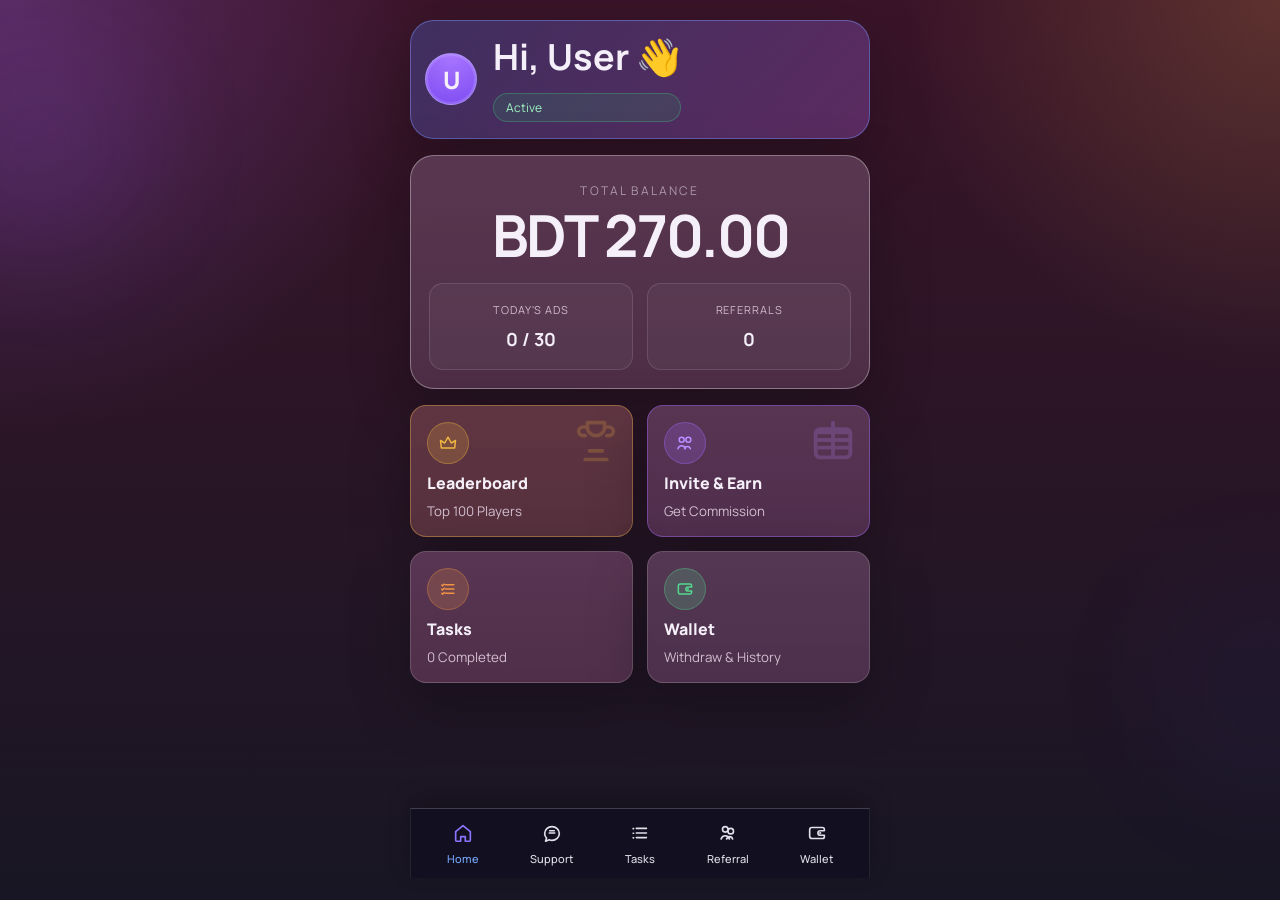
==== commit 243d04d0: "Add in-app withdrawal request flow and fix mini app task state" ====
--- a/webapp/index.html
+++ b/webapp/index.html
@@ -180,6 +180,45 @@
         </section>
       </section>
 
+      <section class="screen" data-screen="withdraw-request">
+        <header class="page-header center-header wallet-header">
+          <h2>Withdrawal Request</h2>
+          <p>Submit payment details</p>
+        </header>
+
+        <section class="list-card wallet-history-card">
+          <div class="list-header">
+            <h3>Requirements</h3>
+            <span class="muted-note" id="withdrawReqBadge">Checking...</span>
+          </div>
+          <div id="withdrawReqInfo" class="withdraw-req-info">Loading...</div>
+        </section>
+
+        <section class="list-card wallet-history-card">
+          <div class="list-header">
+            <h3>Payment Details</h3>
+            <span class="muted-note">Personal number only</span>
+          </div>
+
+          <div class="withdraw-form-group">
+            <label class="withdraw-label" for="withdrawMethodSelect">Payment Method</label>
+            <select id="withdrawMethodSelect" class="withdraw-input" title="Payment method">
+              <option value="bkash">bKash</option>
+              <option value="nagad">Nagad</option>
+              <option value="rocket">Rocket</option>
+            </select>
+          </div>
+
+          <div class="withdraw-form-group">
+            <label class="withdraw-label" for="withdrawNumberInput">Personal Number</label>
+            <input id="withdrawNumberInput" class="withdraw-input" type="tel" inputmode="numeric" placeholder="01XXXXXXXXX" maxlength="11" autocomplete="tel">
+          </div>
+
+          <button class="withdraw-button" id="submitWithdrawButton" type="button">Submit Request</button>
+          <button class="primary-button alt-button" data-action="wallet" data-target="wallet" type="button">Back to Wallet</button>
+        </section>
+      </section>
+
       <section class="screen support-screen" data-screen="support">
         <header class="page-header center-header support-header">
           <h2>Support Center</h2>
--- a/webapp/styles.css
+++ b/webapp/styles.css
@@ -629,6 +629,45 @@
   box-shadow: 0 14px 32px rgba(26, 192, 92, 0.24);
 }
 
+.withdraw-button[disabled] {
+  cursor: not-allowed;
+  opacity: 0.7;
+  box-shadow: none;
+  background: linear-gradient(90deg, #5c6370, #474d57);
+}
+
+.withdraw-req-info {
+  margin-top: 14px;
+  color: var(--muted-soft);
+  line-height: 1.6;
+}
+
+.withdraw-form-group {
+  display: grid;
+  gap: 8px;
+  margin-bottom: 14px;
+}
+
+.withdraw-label {
+  font-size: 13px;
+  color: var(--muted-soft);
+}
+
+.withdraw-input {
+  width: 100%;
+  border: 1px solid var(--line);
+  border-radius: 12px;
+  padding: 13px 14px;
+  background: rgba(36, 23, 35, 0.52);
+  color: var(--text);
+  outline: none;
+  font: inherit;
+}
+
+.withdraw-input:focus {
+  border-color: rgba(127, 40, 255, 0.8);
+}
+
 .referral-top-grid {
   margin-top: 4px;
 }
